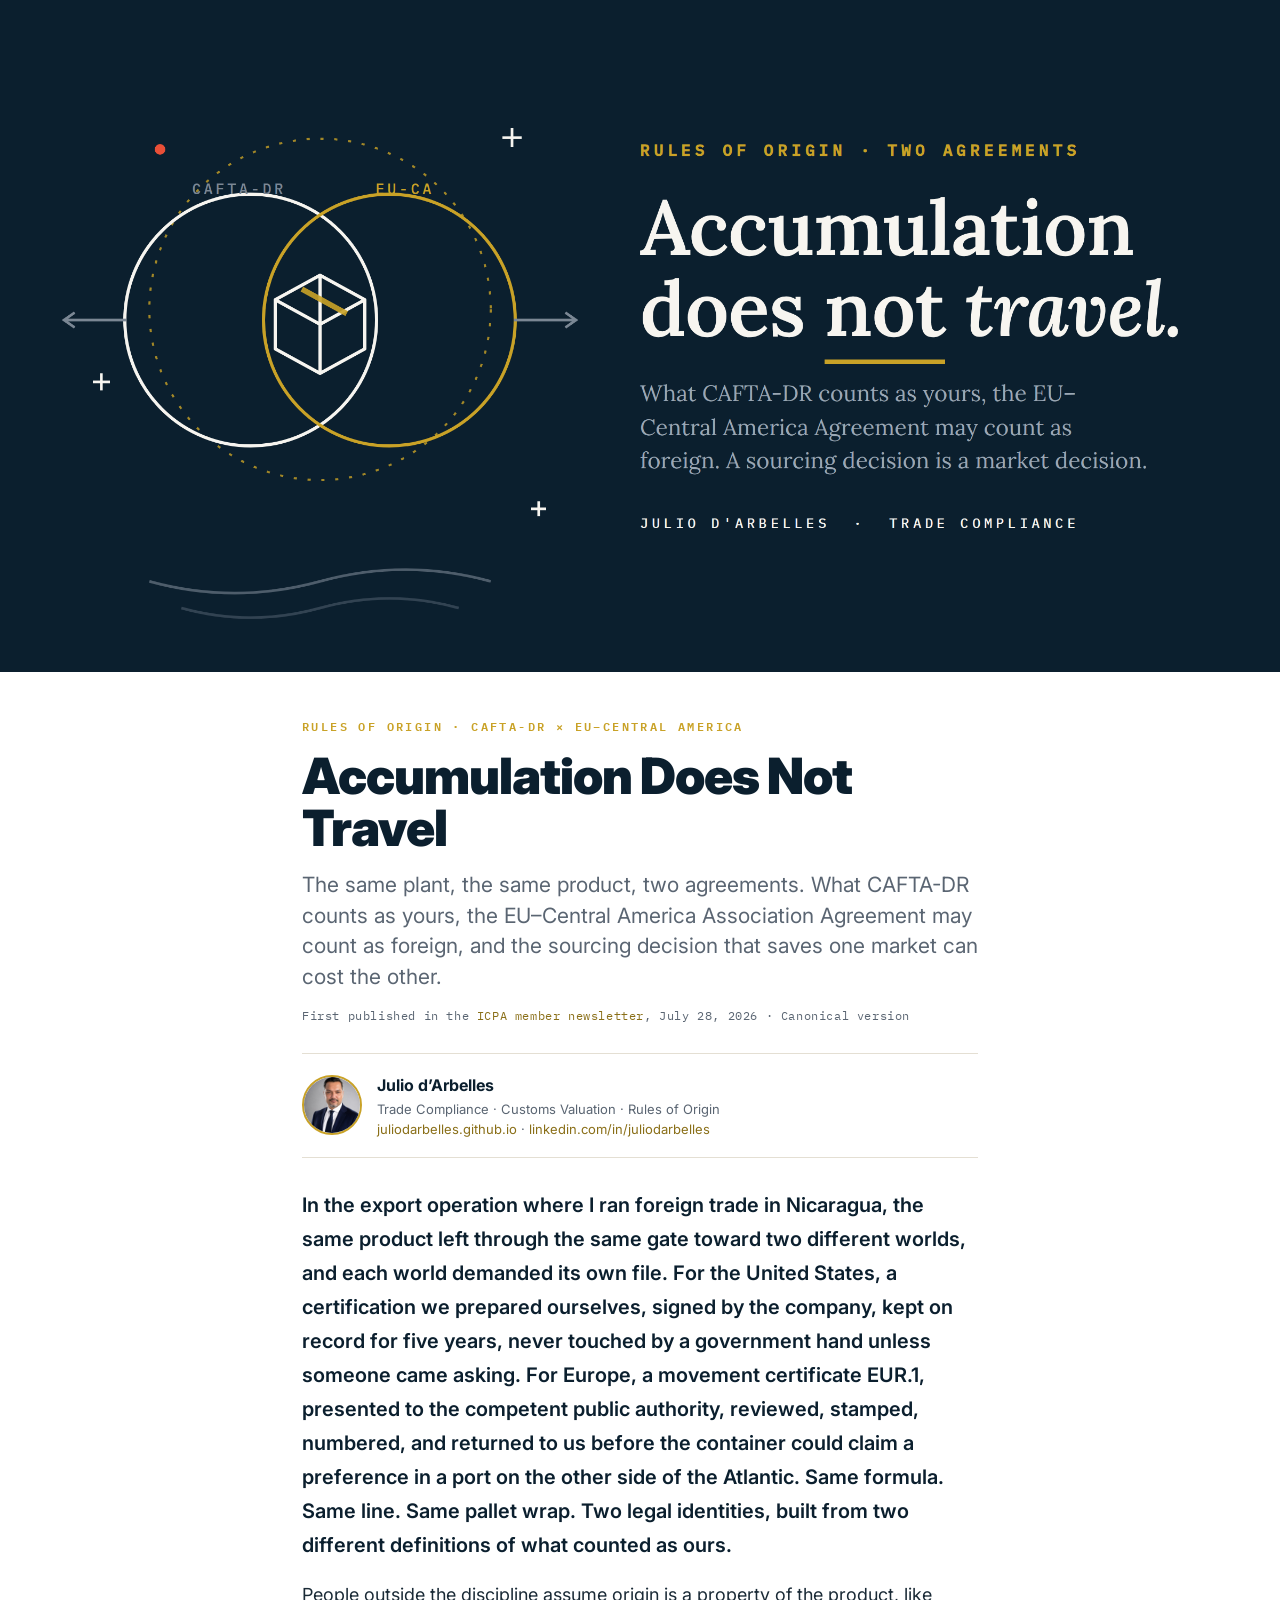
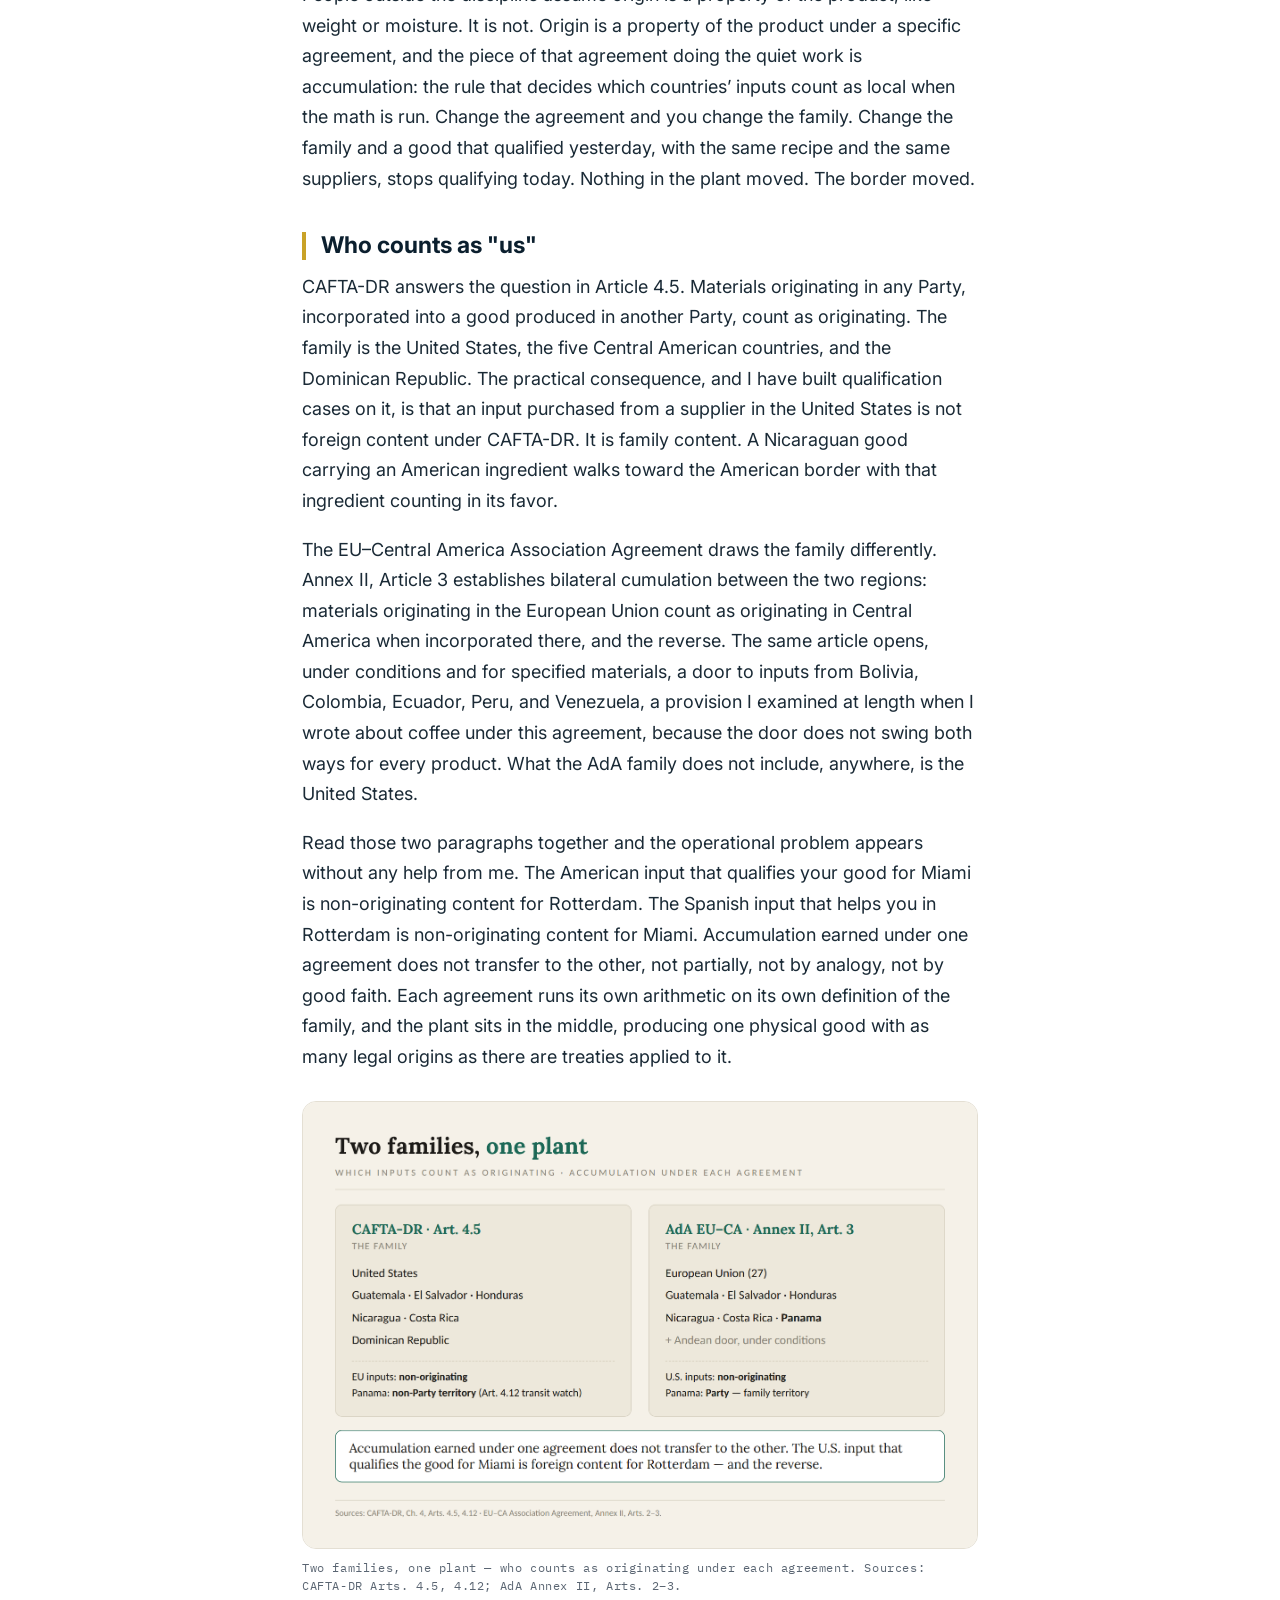
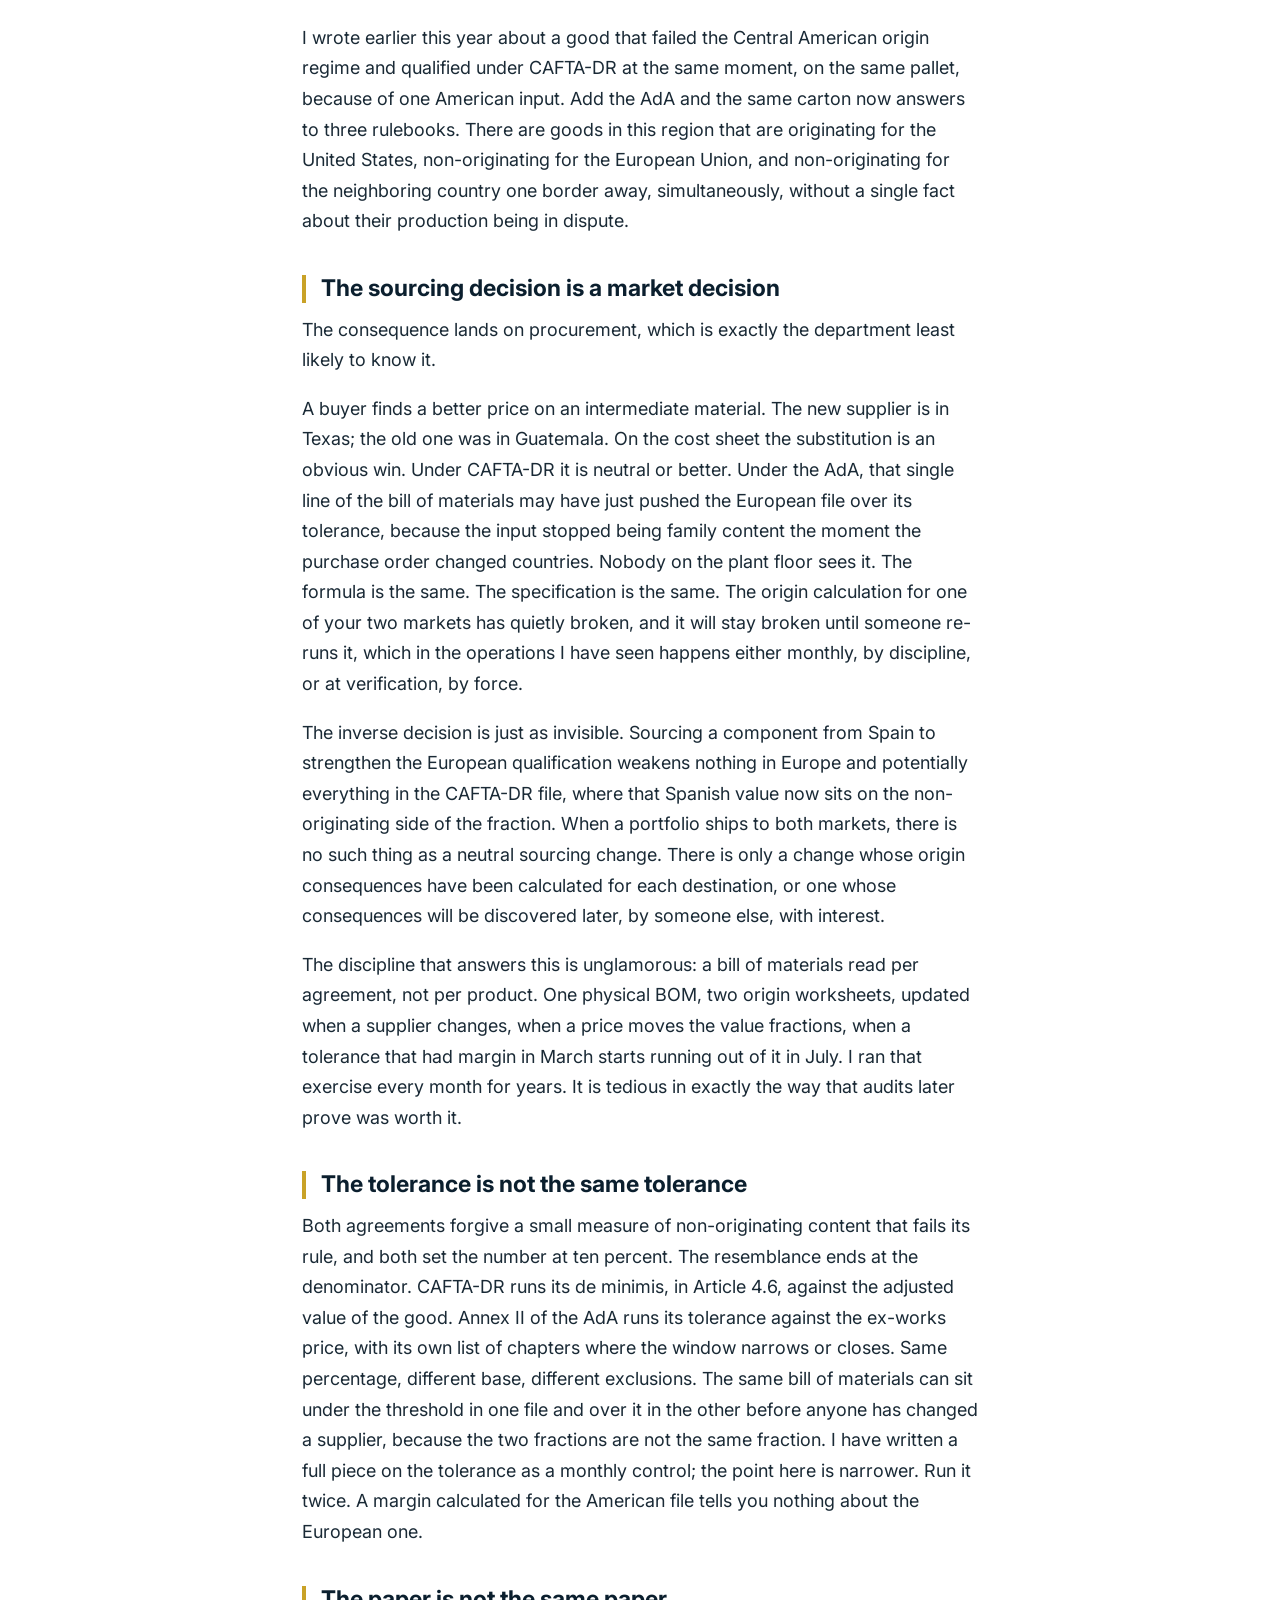
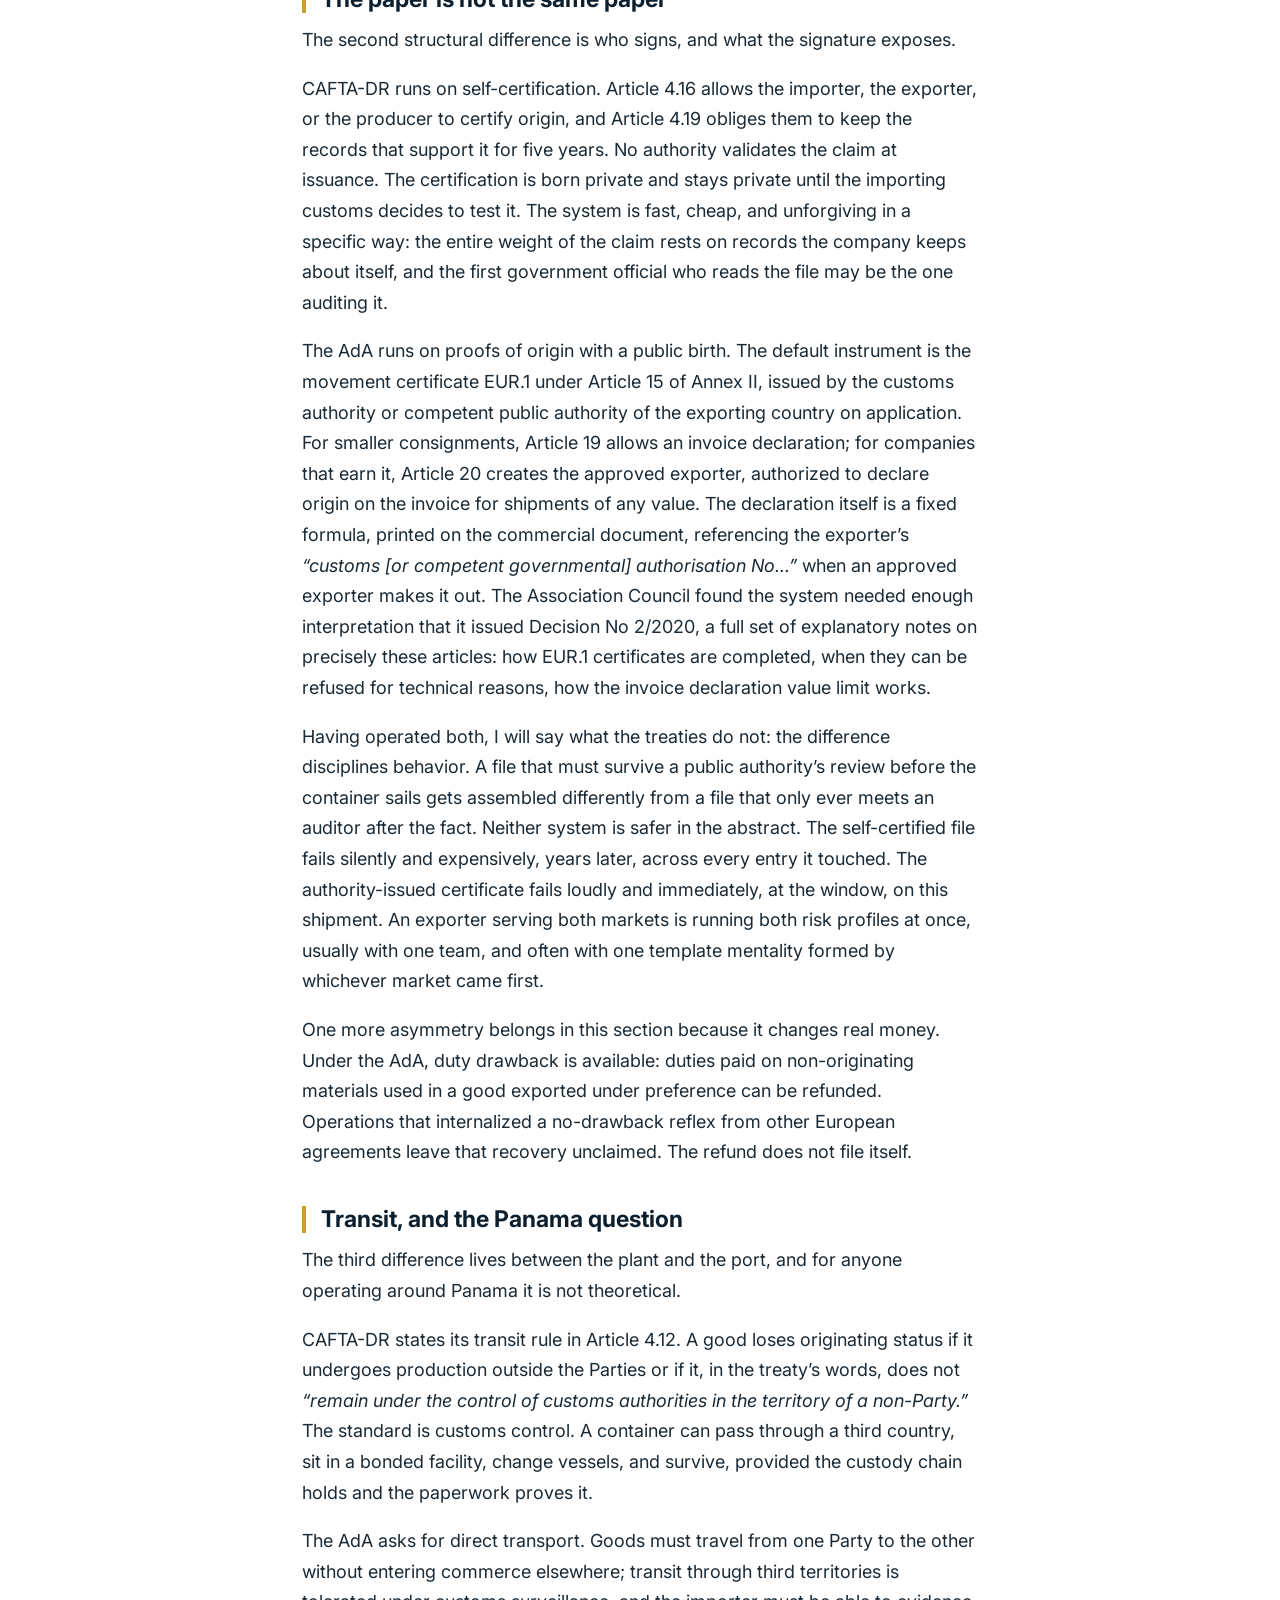
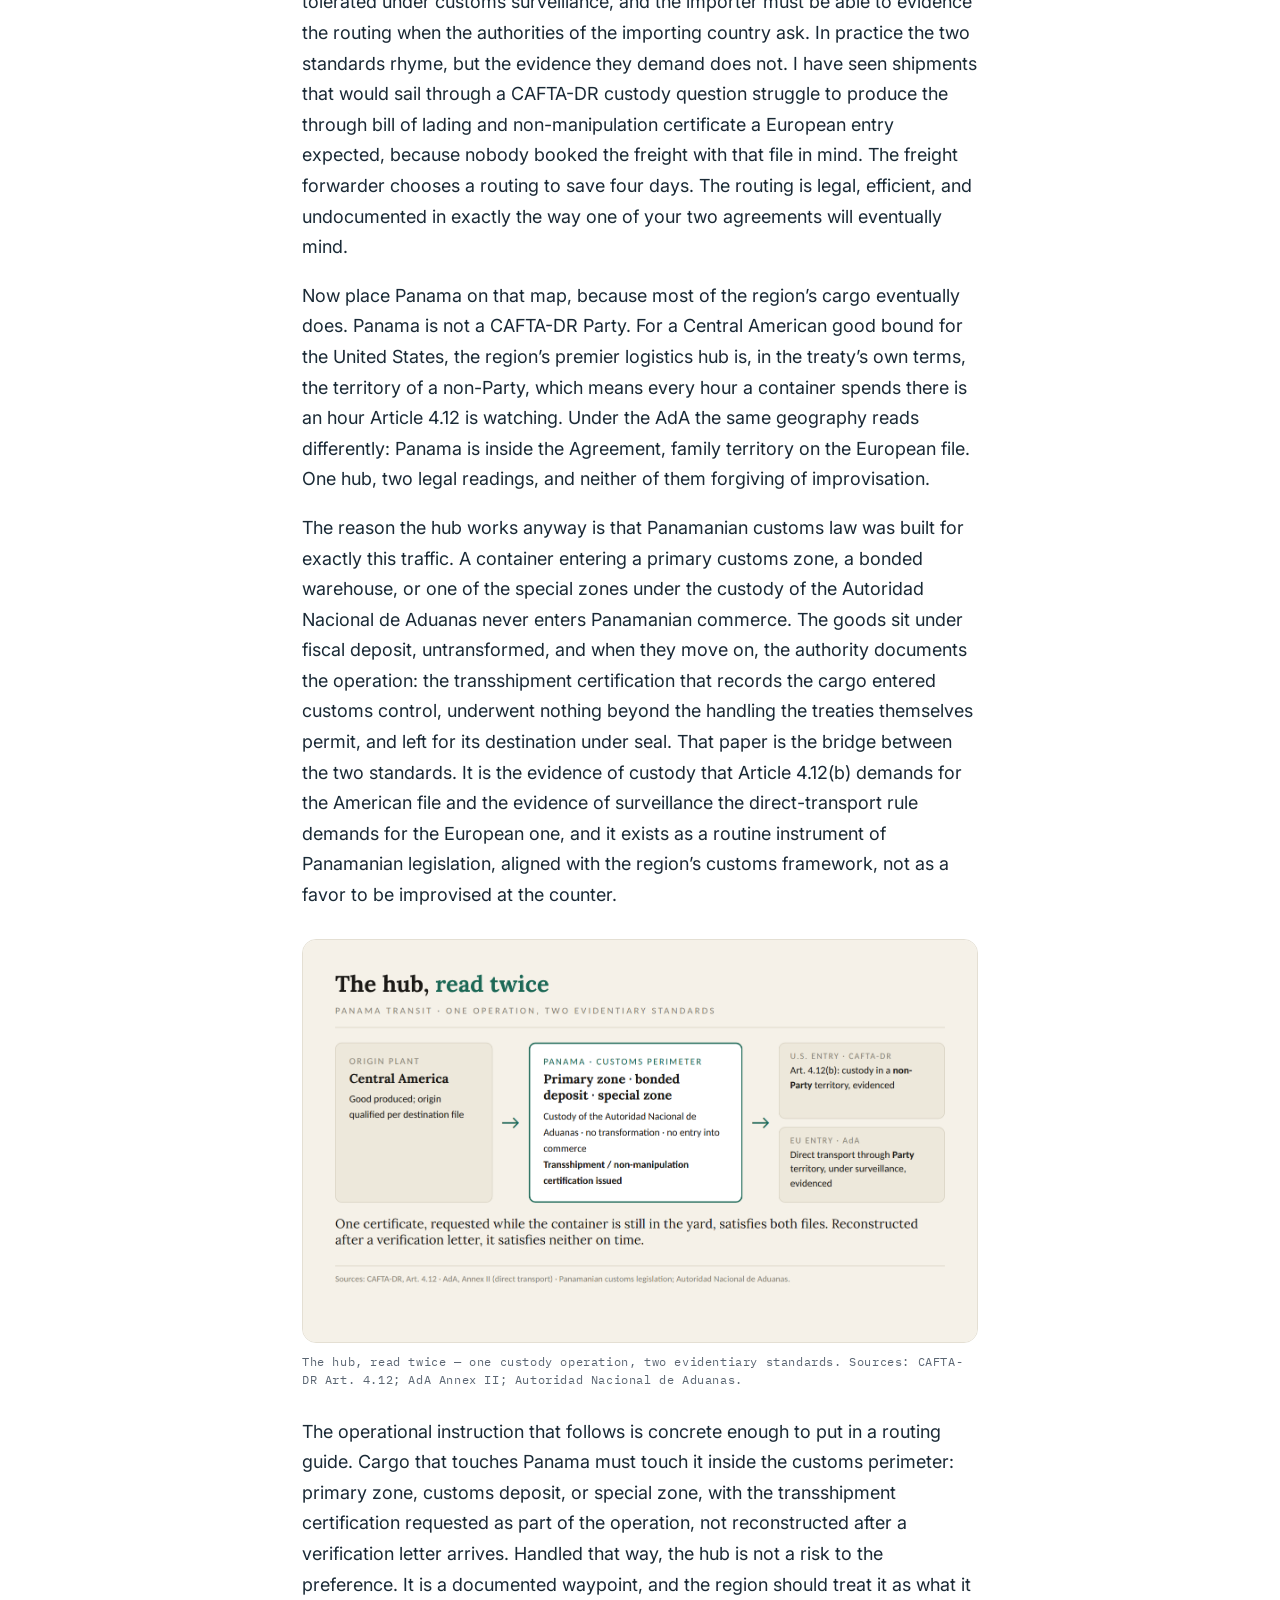
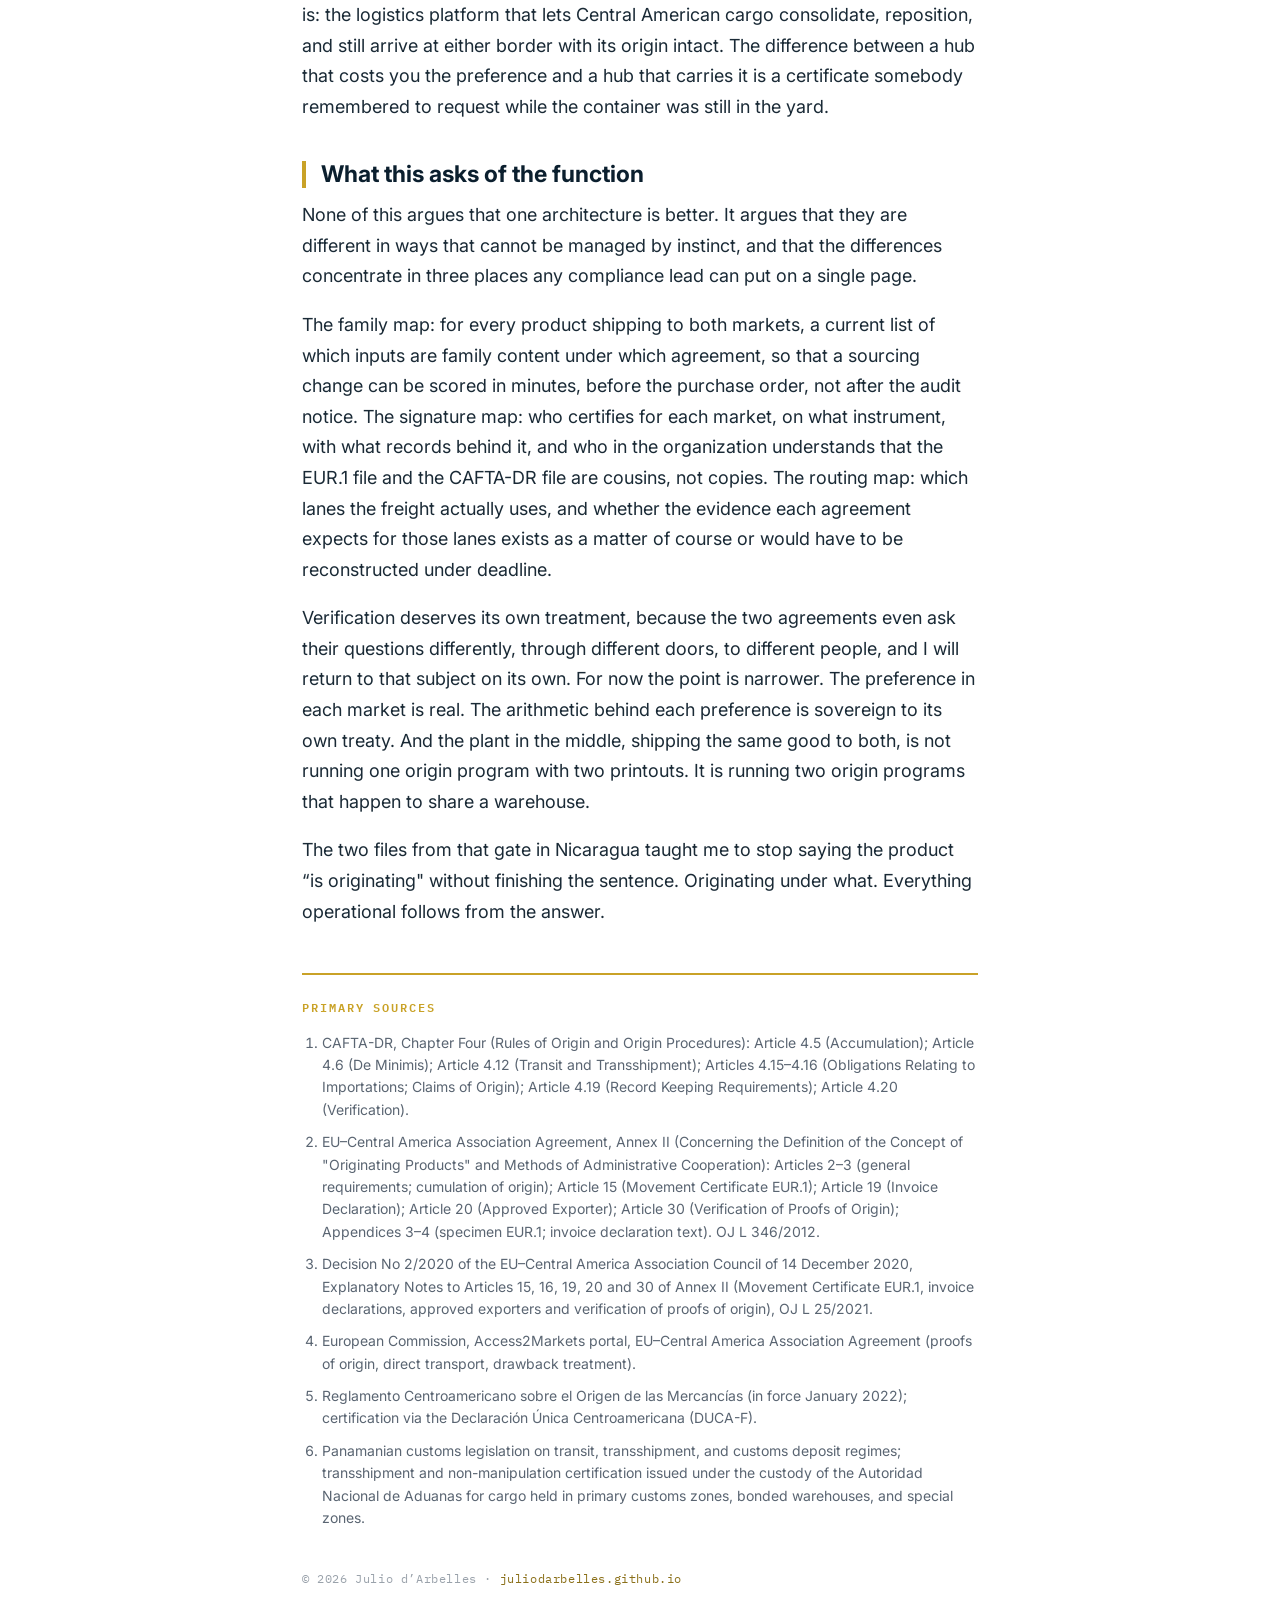
==== accumulation-does-not-travel.html @ ae904471 "Add files via upload" ====
<!doctype html>
<html lang="en">
<head>
<meta charset="utf-8">
<meta name="viewport" content="width=device-width, initial-scale=1">
<title>Accumulation Does Not Travel — Julio d'Arbelles</title>
<meta name="description" content="The same plant, the same product, two agreements. What CAFTA-DR counts as yours, the EU–Central America Association Agreement may count as foreign, and the sourcing decision that saves one market can cost the other.">
<link rel="canonical" href="https://juliodarbelles.github.io/accumulation-does-not-travel.html">
<meta property="og:title" content="Accumulation Does Not Travel">
<meta property="og:description" content="The same plant, the same product, two agreements. What CAFTA-DR counts as yours, the EU–Central America Association Agreement may count as foreign, and the sourcing decision that saves one market can cost the other.">
<meta property="og:image" content="accumulation-cover.png">
<meta property="og:type" content="article">
<link rel="preconnect" href="https://fonts.googleapis.com">
<link rel="preconnect" href="https://fonts.gstatic.com" crossorigin>
<link href="https://fonts.googleapis.com/css2?family=Inter:wght@400;600;700;900&family=IBM+Plex+Mono:wght@500;600&display=swap" rel="stylesheet">
<style>
:root{--navy:#0B1F2E;--gold:#C9A227;--goldd:#8a6f18;--slate:#5A6572;--hair:#E4DFD3;--ink:#1A2A36;--cream:#F7F5F0;}
*{margin:0;padding:0;box-sizing:border-box;}
body{font-family:'Inter',system-ui,sans-serif;color:var(--ink);background:#fff;line-height:1.7;-webkit-font-smoothing:antialiased;}
a{color:var(--goldd);}
.hero{width:100%;display:block;}
.hero img{width:100%;height:auto;display:block;}
.wrap{max-width:720px;margin:0 auto;padding:0 22px 80px;}
.eyebrow{font-family:'IBM Plex Mono',monospace;font-weight:600;letter-spacing:.2em;text-transform:uppercase;font-size:12px;color:var(--gold);margin-top:44px;}
h1{font-weight:900;font-size:clamp(32px,6vw,50px);line-height:1.04;letter-spacing:-.02em;color:var(--navy);margin:14px 0 0;}
.deck{font-size:clamp(17px,2.6vw,21px);line-height:1.45;color:var(--slate);margin-top:16px;}
.pub{font-family:'IBM Plex Mono',monospace;font-size:12px;letter-spacing:.05em;color:var(--slate);margin-top:14px;}
.pub a{text-decoration:none;}
.author{display:flex;align-items:center;gap:15px;margin:26px 0 6px;padding:18px 0;border-top:1px solid var(--hair);border-bottom:1px solid var(--hair);}
.author img{width:60px;height:60px;border-radius:50%;object-fit:cover;border:2px solid var(--gold);flex:0 0 60px;}
.author .name{font-weight:700;font-size:16px;color:var(--navy);}
.author .meta{font-size:13px;color:var(--slate);line-height:1.55;}
.author .meta a{text-decoration:none;}
article{font-size:18px;}
article p{margin:0 0 18px;}
article p.lead{font-size:20px;font-weight:600;color:var(--navy);margin-top:30px;}
h2{font-weight:700;font-size:23px;color:var(--navy);margin:38px 0 12px;padding-left:15px;border-left:4px solid var(--gold);line-height:1.2;}
.stat{margin:26px 0;padding:26px 28px;background:var(--cream);border:1px solid var(--hair);border-radius:14px;}
.stat b{display:block;font-weight:900;font-size:60px;line-height:1;color:var(--navy);letter-spacing:-.03em;}
.stat span{display:block;font-family:'IBM Plex Mono',monospace;font-size:12px;letter-spacing:.06em;color:var(--slate);margin-top:12px;text-transform:uppercase;line-height:1.4;}
.sources{margin-top:46px;padding-top:22px;border-top:2px solid var(--gold);}
.sources .st{font-family:'IBM Plex Mono',monospace;font-weight:600;letter-spacing:.16em;text-transform:uppercase;font-size:12px;color:var(--gold);margin-bottom:14px;}
.sources ol{padding-left:20px;}
.sources li{font-size:14px;line-height:1.6;color:var(--slate);margin-bottom:10px;}
.foot{margin-top:40px;font-family:'IBM Plex Mono',monospace;font-size:12px;letter-spacing:.05em;color:#9aa2ab;}
.foot a{color:var(--goldd);text-decoration:none;}
.fig{margin:28px 0;}
.fig img{width:100%;height:auto;display:block;border:1px solid var(--hair);border-radius:14px;}
.fig.portrait{max-width:520px;margin-left:auto;margin-right:auto;}
.fig .cap{font-family:'IBM Plex Mono',monospace;font-size:12px;letter-spacing:.05em;color:var(--slate);margin-top:10px;line-height:1.5;}
@media(max-width:560px){article{font-size:17px;} .stat b{font-size:46px;}}
</style>
</head>
<body>
<div class="hero"><img src="accumulation-cover.png" alt="Accumulation does not travel — two family circles intersecting on one carton"></div>
<div class="wrap">
  <div class="eyebrow">Rules of Origin &middot; CAFTA-DR &times; EU&ndash;Central America</div>
  <h1>Accumulation Does Not Travel</h1>
  <div class="deck">The same plant, the same product, two agreements. What CAFTA-DR counts as yours, the EU&ndash;Central America Association Agreement may count as foreign, and the sourcing decision that saves one market can cost the other.</div>
  <div class="pub">First published in the <a href="https://www.icpainc.org/accumulation-does-not-travel/">ICPA member newsletter</a>, July 28, 2026 &middot; Canonical version</div>
  <div class="author">
    <img src="author.jpg" alt="Julio d'Arbelles">
    <div>
      <div class="name">Julio d&rsquo;Arbelles</div>
      <div class="meta">Trade Compliance &middot; Customs Valuation &middot; Rules of Origin<br>
      <a href="https://juliodarbelles.github.io/#practice">juliodarbelles.github.io</a> &middot; <a href="https://www.linkedin.com/in/juliodarbelles">linkedin.com/in/juliodarbelles</a></div>
    </div>
  </div>
  <article>
<p class="lead">In the export operation where I ran foreign trade in Nicaragua, the same product left through the same gate toward two different worlds, and each world demanded its own file. For the United States, a certification we prepared ourselves, signed by the company, kept on record for five years, never touched by a government hand unless someone came asking. For Europe, a movement certificate EUR.1, presented to the competent public authority, reviewed, stamped, numbered, and returned to us before the container could claim a preference in a port on the other side of the Atlantic. Same formula. Same line. Same pallet wrap. Two legal identities, built from two different definitions of what counted as ours.</p>
<p>People outside the discipline assume origin is a property of the product, like weight or moisture. It is not. Origin is a property of the product under a specific agreement, and the piece of that agreement doing the quiet work is accumulation: the rule that decides which countries&rsquo; inputs count as local when the math is run. Change the agreement and you change the family. Change the family and a good that qualified yesterday, with the same recipe and the same suppliers, stops qualifying today. Nothing in the plant moved. The border moved.</p>
<h2>Who counts as "us"</h2>
<p>CAFTA-DR answers the question in Article 4.5. Materials originating in any Party, incorporated into a good produced in another Party, count as originating. The family is the United States, the five Central American countries, and the Dominican Republic. The practical consequence, and I have built qualification cases on it, is that an input purchased from a supplier in the United States is not foreign content under CAFTA-DR. It is family content. A Nicaraguan good carrying an American ingredient walks toward the American border with that ingredient counting in its favor.</p>
<p>The EU&ndash;Central America Association Agreement draws the family differently. Annex II, Article 3 establishes bilateral cumulation between the two regions: materials originating in the European Union count as originating in Central America when incorporated there, and the reverse. The same article opens, under conditions and for specified materials, a door to inputs from Bolivia, Colombia, Ecuador, Peru, and Venezuela, a provision I examined at length when I wrote about coffee under this agreement, because the door does not swing both ways for every product. What the AdA family does not include, anywhere, is the United States.</p>
<p>Read those two paragraphs together and the operational problem appears without any help from me. The American input that qualifies your good for Miami is non-originating content for Rotterdam. The Spanish input that helps you in Rotterdam is non-originating content for Miami. Accumulation earned under one agreement does not transfer to the other, not partially, not by analogy, not by good faith. Each agreement runs its own arithmetic on its own definition of the family, and the plant sits in the middle, producing one physical good with as many legal origins as there are treaties applied to it.</p>
<div class="fig"><img src="fig-acc-families.png" alt="Two families, one plant: the accumulation membership of CAFTA-DR versus the EU–Central America Association Agreement" loading="lazy"><div class="cap">Two families, one plant &mdash; who counts as originating under each agreement. Sources: CAFTA-DR Arts. 4.5, 4.12; AdA Annex II, Arts. 2&ndash;3.</div></div>

<p>I wrote earlier this year about a good that failed the Central American origin regime and qualified under CAFTA-DR at the same moment, on the same pallet, because of one American input. Add the AdA and the same carton now answers to three rulebooks. There are goods in this region that are originating for the United States, non-originating for the European Union, and non-originating for the neighboring country one border away, simultaneously, without a single fact about their production being in dispute.</p>
<h2>The sourcing decision is a market decision</h2>
<p>The consequence lands on procurement, which is exactly the department least likely to know it.</p>
<p>A buyer finds a better price on an intermediate material. The new supplier is in Texas; the old one was in Guatemala. On the cost sheet the substitution is an obvious win. Under CAFTA-DR it is neutral or better. Under the AdA, that single line of the bill of materials may have just pushed the European file over its tolerance, because the input stopped being family content the moment the purchase order changed countries. Nobody on the plant floor sees it. The formula is the same. The specification is the same. The origin calculation for one of your two markets has quietly broken, and it will stay broken until someone re-runs it, which in the operations I have seen happens either monthly, by discipline, or at verification, by force.</p>
<p>The inverse decision is just as invisible. Sourcing a component from Spain to strengthen the European qualification weakens nothing in Europe and potentially everything in the CAFTA-DR file, where that Spanish value now sits on the non-originating side of the fraction. When a portfolio ships to both markets, there is no such thing as a neutral sourcing change. There is only a change whose origin consequences have been calculated for each destination, or one whose consequences will be discovered later, by someone else, with interest.</p>
<p>The discipline that answers this is unglamorous: a bill of materials read per agreement, not per product. One physical BOM, two origin worksheets, updated when a supplier changes, when a price moves the value fractions, when a tolerance that had margin in March starts running out of it in July. I ran that exercise every month for years. It is tedious in exactly the way that audits later prove was worth it.</p>
<h2>The tolerance is not the same tolerance</h2>
<p>Both agreements forgive a small measure of non-originating content that fails its rule, and both set the number at ten percent. The resemblance ends at the denominator. CAFTA-DR runs its de minimis, in Article 4.6, against the adjusted value of the good. Annex II of the AdA runs its tolerance against the ex-works price, with its own list of chapters where the window narrows or closes. Same percentage, different base, different exclusions. The same bill of materials can sit under the threshold in one file and over it in the other before anyone has changed a supplier, because the two fractions are not the same fraction. I have written a full piece on the tolerance as a monthly control; the point here is narrower. Run it twice. A margin calculated for the American file tells you nothing about the European one.</p>
<h2>The paper is not the same paper</h2>
<p>The second structural difference is who signs, and what the signature exposes.</p>
<p>CAFTA-DR runs on self-certification. Article 4.16 allows the importer, the exporter, or the producer to certify origin, and Article 4.19 obliges them to keep the records that support it for five years. No authority validates the claim at issuance. The certification is born private and stays private until the importing customs decides to test it. The system is fast, cheap, and unforgiving in a specific way: the entire weight of the claim rests on records the company keeps about itself, and the first government official who reads the file may be the one auditing it.</p>
<p>The AdA runs on proofs of origin with a public birth. The default instrument is the movement certificate EUR.1 under Article 15 of Annex II, issued by the customs authority or competent public authority of the exporting country on application. For smaller consignments, Article 19 allows an invoice declaration; for companies that earn it, Article 20 creates the approved exporter, authorized to declare origin on the invoice for shipments of any value. The declaration itself is a fixed formula, printed on the commercial document, referencing the exporter&rsquo;s <em>&ldquo;customs [or competent governmental] authorisation No...&rdquo;</em> when an approved exporter makes it out. The Association Council found the system needed enough interpretation that it issued Decision No 2/2020, a full set of explanatory notes on precisely these articles: how EUR.1 certificates are completed, when they can be refused for technical reasons, how the invoice declaration value limit works.</p>
<p>Having operated both, I will say what the treaties do not: the difference disciplines behavior. A file that must survive a public authority&rsquo;s review before the container sails gets assembled differently from a file that only ever meets an auditor after the fact. Neither system is safer in the abstract. The self-certified file fails silently and expensively, years later, across every entry it touched. The authority-issued certificate fails loudly and immediately, at the window, on this shipment. An exporter serving both markets is running both risk profiles at once, usually with one team, and often with one template mentality formed by whichever market came first.</p>
<p>One more asymmetry belongs in this section because it changes real money. Under the AdA, duty drawback is available: duties paid on non-originating materials used in a good exported under preference can be refunded. Operations that internalized a no-drawback reflex from other European agreements leave that recovery unclaimed. The refund does not file itself.</p>
<h2>Transit, and the Panama question</h2>
<p>The third difference lives between the plant and the port, and for anyone operating around Panama it is not theoretical.</p>
<p>CAFTA-DR states its transit rule in Article 4.12. A good loses originating status if it undergoes production outside the Parties or if it, in the treaty&rsquo;s words, does not <em>&ldquo;remain under the control of customs authorities in the territory of a non-Party.&rdquo;</em> The standard is customs control. A container can pass through a third country, sit in a bonded facility, change vessels, and survive, provided the custody chain holds and the paperwork proves it.</p>
<p>The AdA asks for direct transport. Goods must travel from one Party to the other without entering commerce elsewhere; transit through third territories is tolerated under customs surveillance, and the importer must be able to evidence the routing when the authorities of the importing country ask. In practice the two standards rhyme, but the evidence they demand does not. I have seen shipments that would sail through a CAFTA-DR custody question struggle to produce the through bill of lading and non-manipulation certificate a European entry expected, because nobody booked the freight with that file in mind. The freight forwarder chooses a routing to save four days. The routing is legal, efficient, and undocumented in exactly the way one of your two agreements will eventually mind.</p>
<p>Now place Panama on that map, because most of the region&rsquo;s cargo eventually does. Panama is not a CAFTA-DR Party. For a Central American good bound for the United States, the region&rsquo;s premier logistics hub is, in the treaty&rsquo;s own terms, the territory of a non-Party, which means every hour a container spends there is an hour Article 4.12 is watching. Under the AdA the same geography reads differently: Panama is inside the Agreement, family territory on the European file. One hub, two legal readings, and neither of them forgiving of improvisation.</p>
<p>The reason the hub works anyway is that Panamanian customs law was built for exactly this traffic. A container entering a primary customs zone, a bonded warehouse, or one of the special zones under the custody of the Autoridad Nacional de Aduanas never enters Panamanian commerce. The goods sit under fiscal deposit, untransformed, and when they move on, the authority documents the operation: the transshipment certification that records the cargo entered customs control, underwent nothing beyond the handling the treaties themselves permit, and left for its destination under seal. That paper is the bridge between the two standards. It is the evidence of custody that Article 4.12(b) demands for the American file and the evidence of surveillance the direct-transport rule demands for the European one, and it exists as a routine instrument of Panamanian legislation, aligned with the region&rsquo;s customs framework, not as a favor to be improvised at the counter.</p>
<div class="fig"><img src="fig-acc-hub.png" alt="The hub, read twice: Panama transit under customs custody satisfying both the CAFTA-DR and AdA evidentiary standards" loading="lazy"><div class="cap">The hub, read twice &mdash; one custody operation, two evidentiary standards. Sources: CAFTA-DR Art. 4.12; AdA Annex II; Autoridad Nacional de Aduanas.</div></div>

<p>The operational instruction that follows is concrete enough to put in a routing guide. Cargo that touches Panama must touch it inside the customs perimeter: primary zone, customs deposit, or special zone, with the transshipment certification requested as part of the operation, not reconstructed after a verification letter arrives. Handled that way, the hub is not a risk to the preference. It is a documented waypoint, and the region should treat it as what it is: the logistics platform that lets Central American cargo consolidate, reposition, and still arrive at either border with its origin intact. The difference between a hub that costs you the preference and a hub that carries it is a certificate somebody remembered to request while the container was still in the yard.</p>
<h2>What this asks of the function</h2>
<p>None of this argues that one architecture is better. It argues that they are different in ways that cannot be managed by instinct, and that the differences concentrate in three places any compliance lead can put on a single page.</p>
<p>The family map: for every product shipping to both markets, a current list of which inputs are family content under which agreement, so that a sourcing change can be scored in minutes, before the purchase order, not after the audit notice. The signature map: who certifies for each market, on what instrument, with what records behind it, and who in the organization understands that the EUR.1 file and the CAFTA-DR file are cousins, not copies. The routing map: which lanes the freight actually uses, and whether the evidence each agreement expects for those lanes exists as a matter of course or would have to be reconstructed under deadline.</p>
<p>Verification deserves its own treatment, because the two agreements even ask their questions differently, through different doors, to different people, and I will return to that subject on its own. For now the point is narrower. The preference in each market is real. The arithmetic behind each preference is sovereign to its own treaty. And the plant in the middle, shipping the same good to both, is not running one origin program with two printouts. It is running two origin programs that happen to share a warehouse.</p>
<p>The two files from that gate in Nicaragua taught me to stop saying the product &ldquo;is originating" without finishing the sentence. Originating under what. Everything operational follows from the answer.</p>
  </article>
  <div class="sources">
    <div class="st">Primary sources</div>
    <ol>
<li>CAFTA-DR, Chapter Four (Rules of Origin and Origin Procedures): Article 4.5 (Accumulation); Article 4.6 (De Minimis); Article 4.12 (Transit and Transshipment); Articles 4.15&ndash;4.16 (Obligations Relating to Importations; Claims of Origin); Article 4.19 (Record Keeping Requirements); Article 4.20 (Verification).</li>
<li>EU&ndash;Central America Association Agreement, Annex II (Concerning the Definition of the Concept of "Originating Products" and Methods of Administrative Cooperation): Articles 2&ndash;3 (general requirements; cumulation of origin); Article 15 (Movement Certificate EUR.1); Article 19 (Invoice Declaration); Article 20 (Approved Exporter); Article 30 (Verification of Proofs of Origin); Appendices 3&ndash;4 (specimen EUR.1; invoice declaration text). OJ L 346/2012.</li>
<li>Decision No 2/2020 of the EU&ndash;Central America Association Council of 14 December 2020, Explanatory Notes to Articles 15, 16, 19, 20 and 30 of Annex II (Movement Certificate EUR.1, invoice declarations, approved exporters and verification of proofs of origin), OJ L 25/2021.</li>
<li>European Commission, Access2Markets portal, EU&ndash;Central America Association Agreement (proofs of origin, direct transport, drawback treatment).</li>
<li>Reglamento Centroamericano sobre el Origen de las Mercancías (in force January 2022); certification via the Declaración Única Centroamericana (DUCA-F).</li>
<li>Panamanian customs legislation on transit, transshipment, and customs deposit regimes; transshipment and non-manipulation certification issued under the custody of the Autoridad Nacional de Aduanas for cargo held in primary customs zones, bonded warehouses, and special zones.</li>
    </ol>
  </div>
  <div class="foot">&copy; 2026 Julio d&rsquo;Arbelles &middot; <a href="https://juliodarbelles.github.io/">juliodarbelles.github.io</a></div>
</div>
</body>
</html>
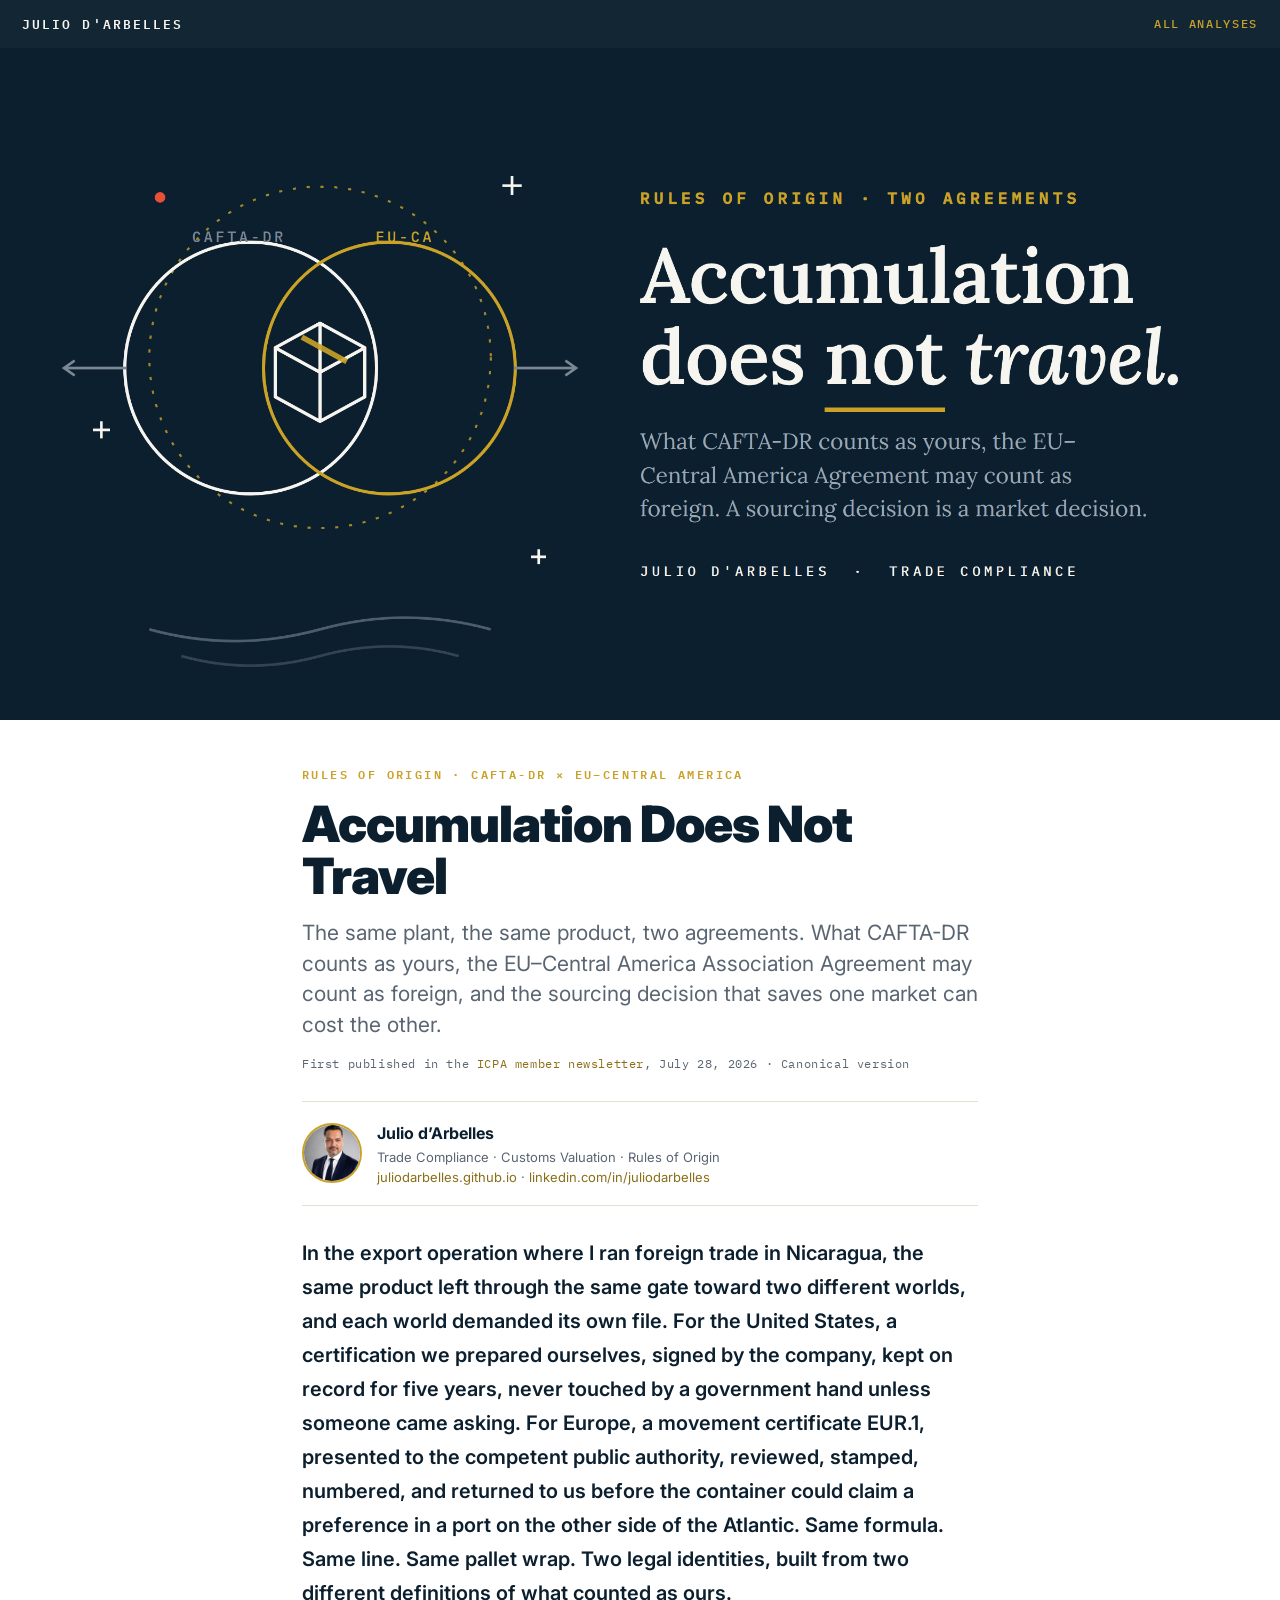
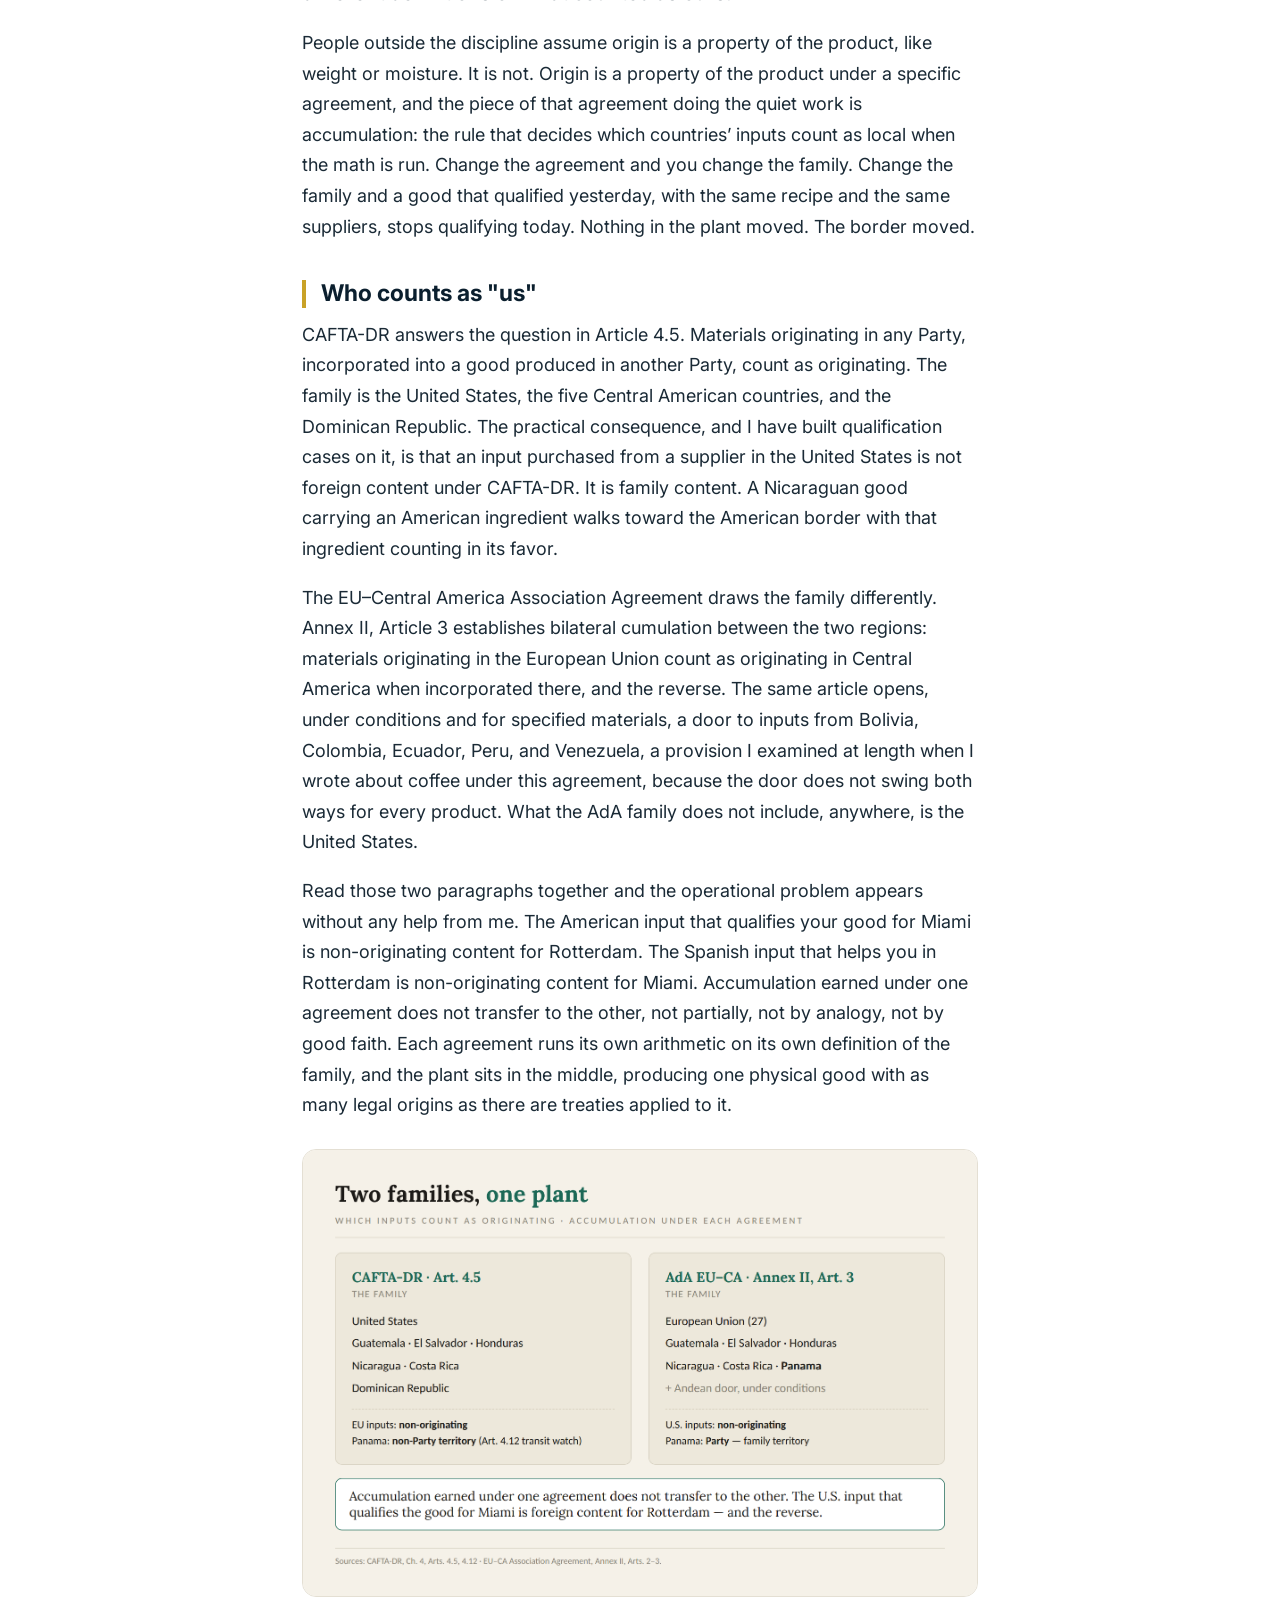
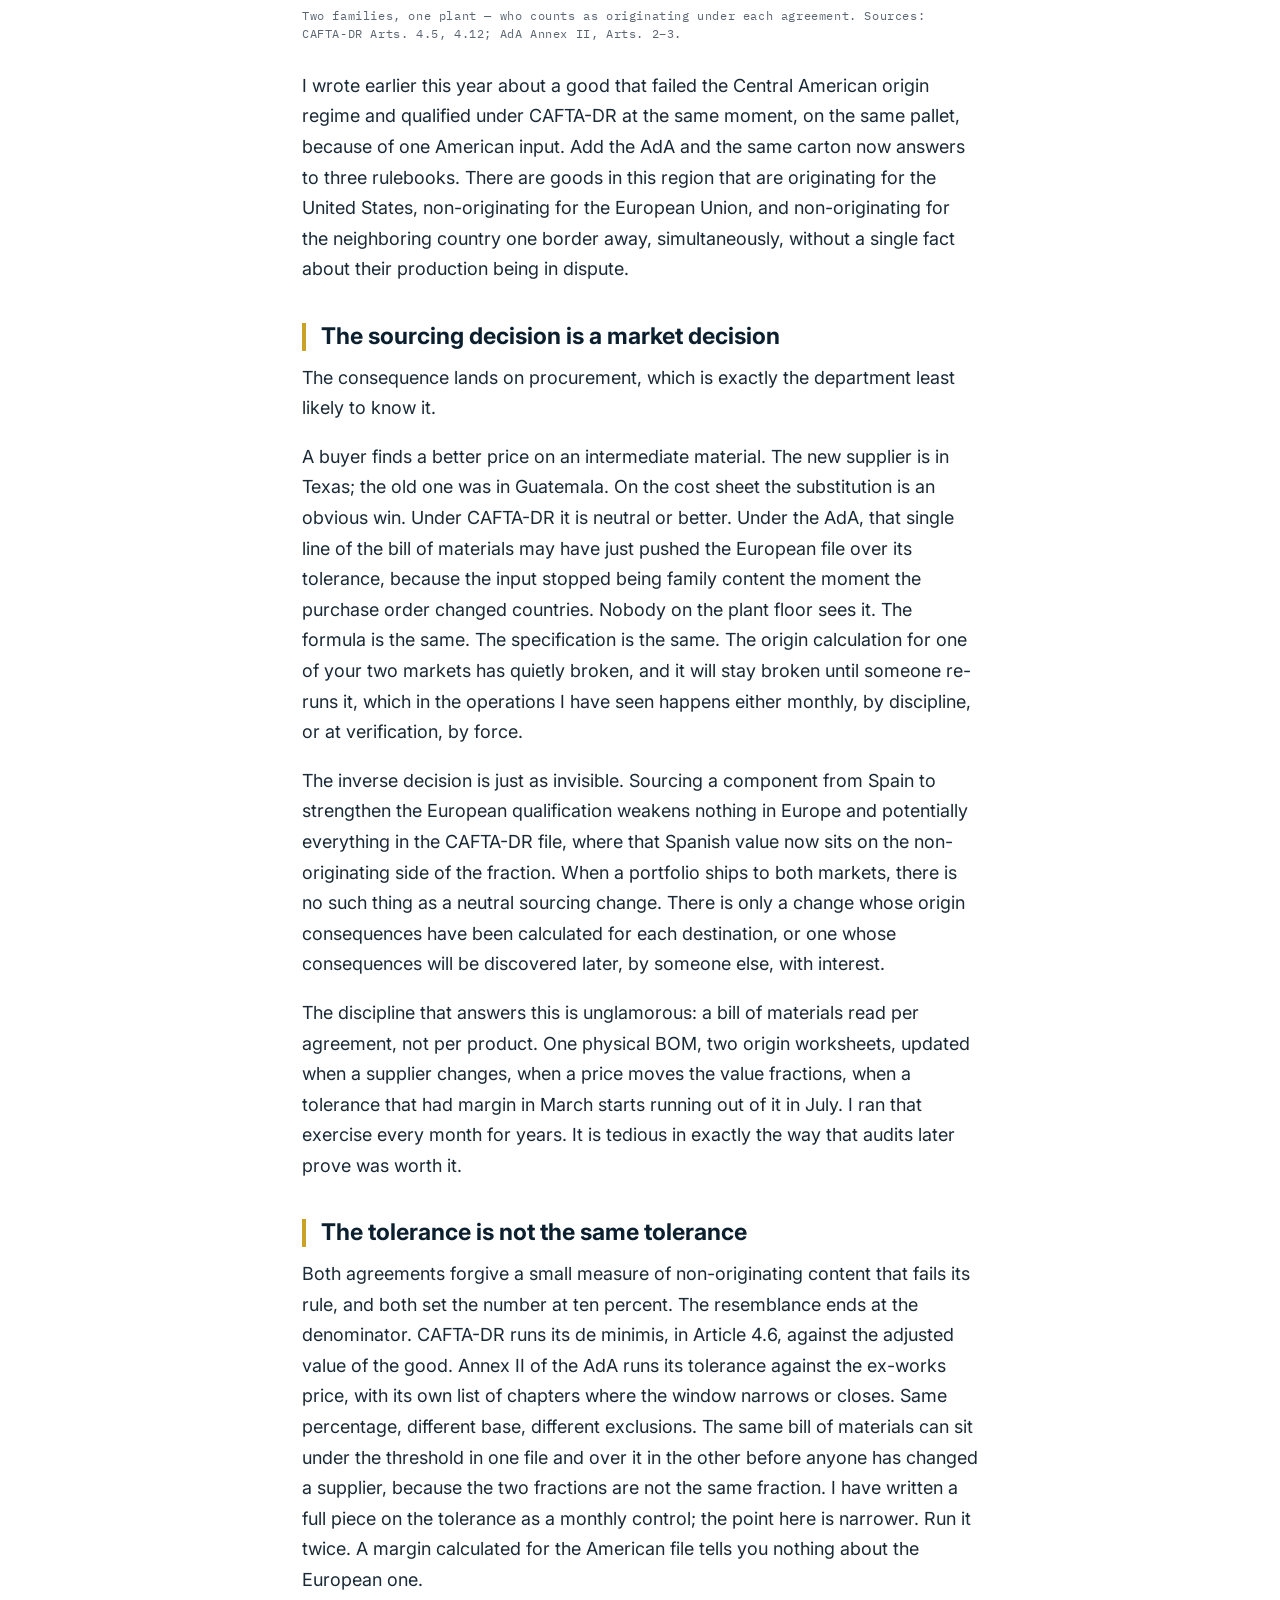
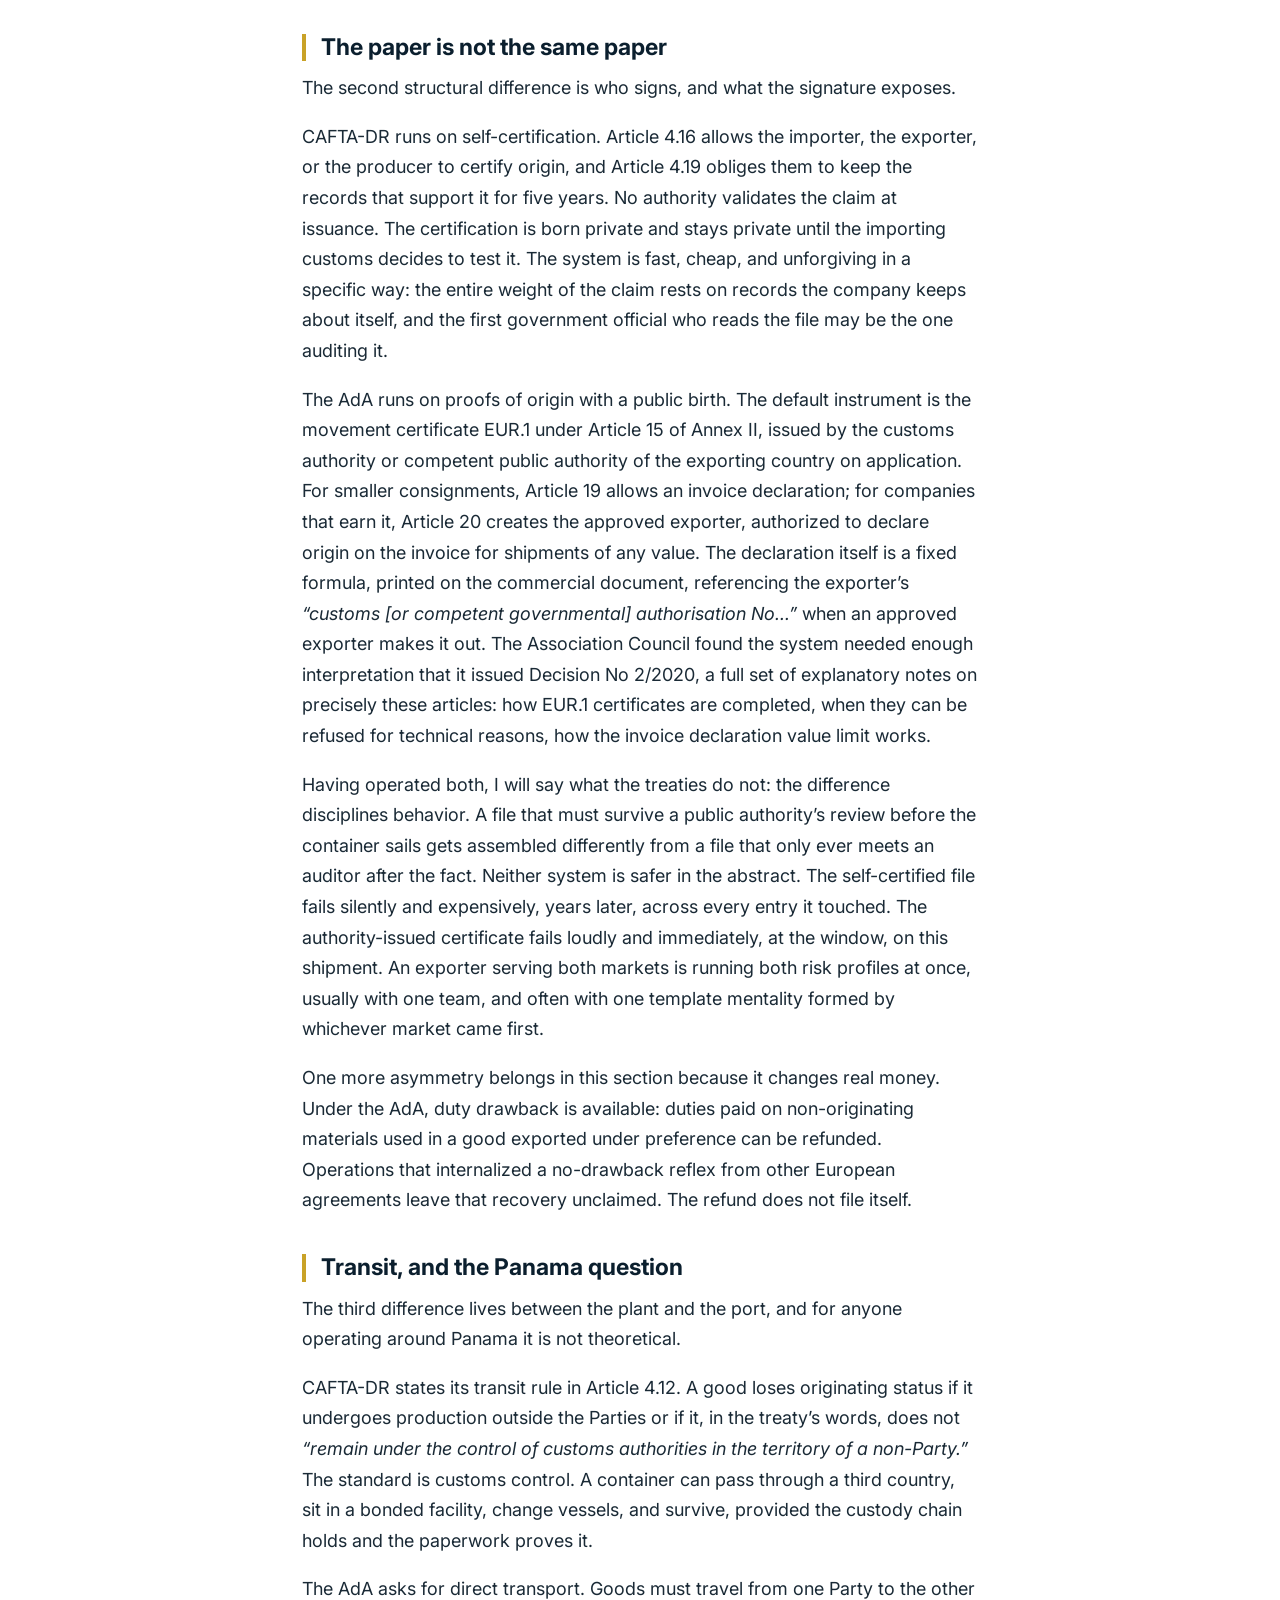
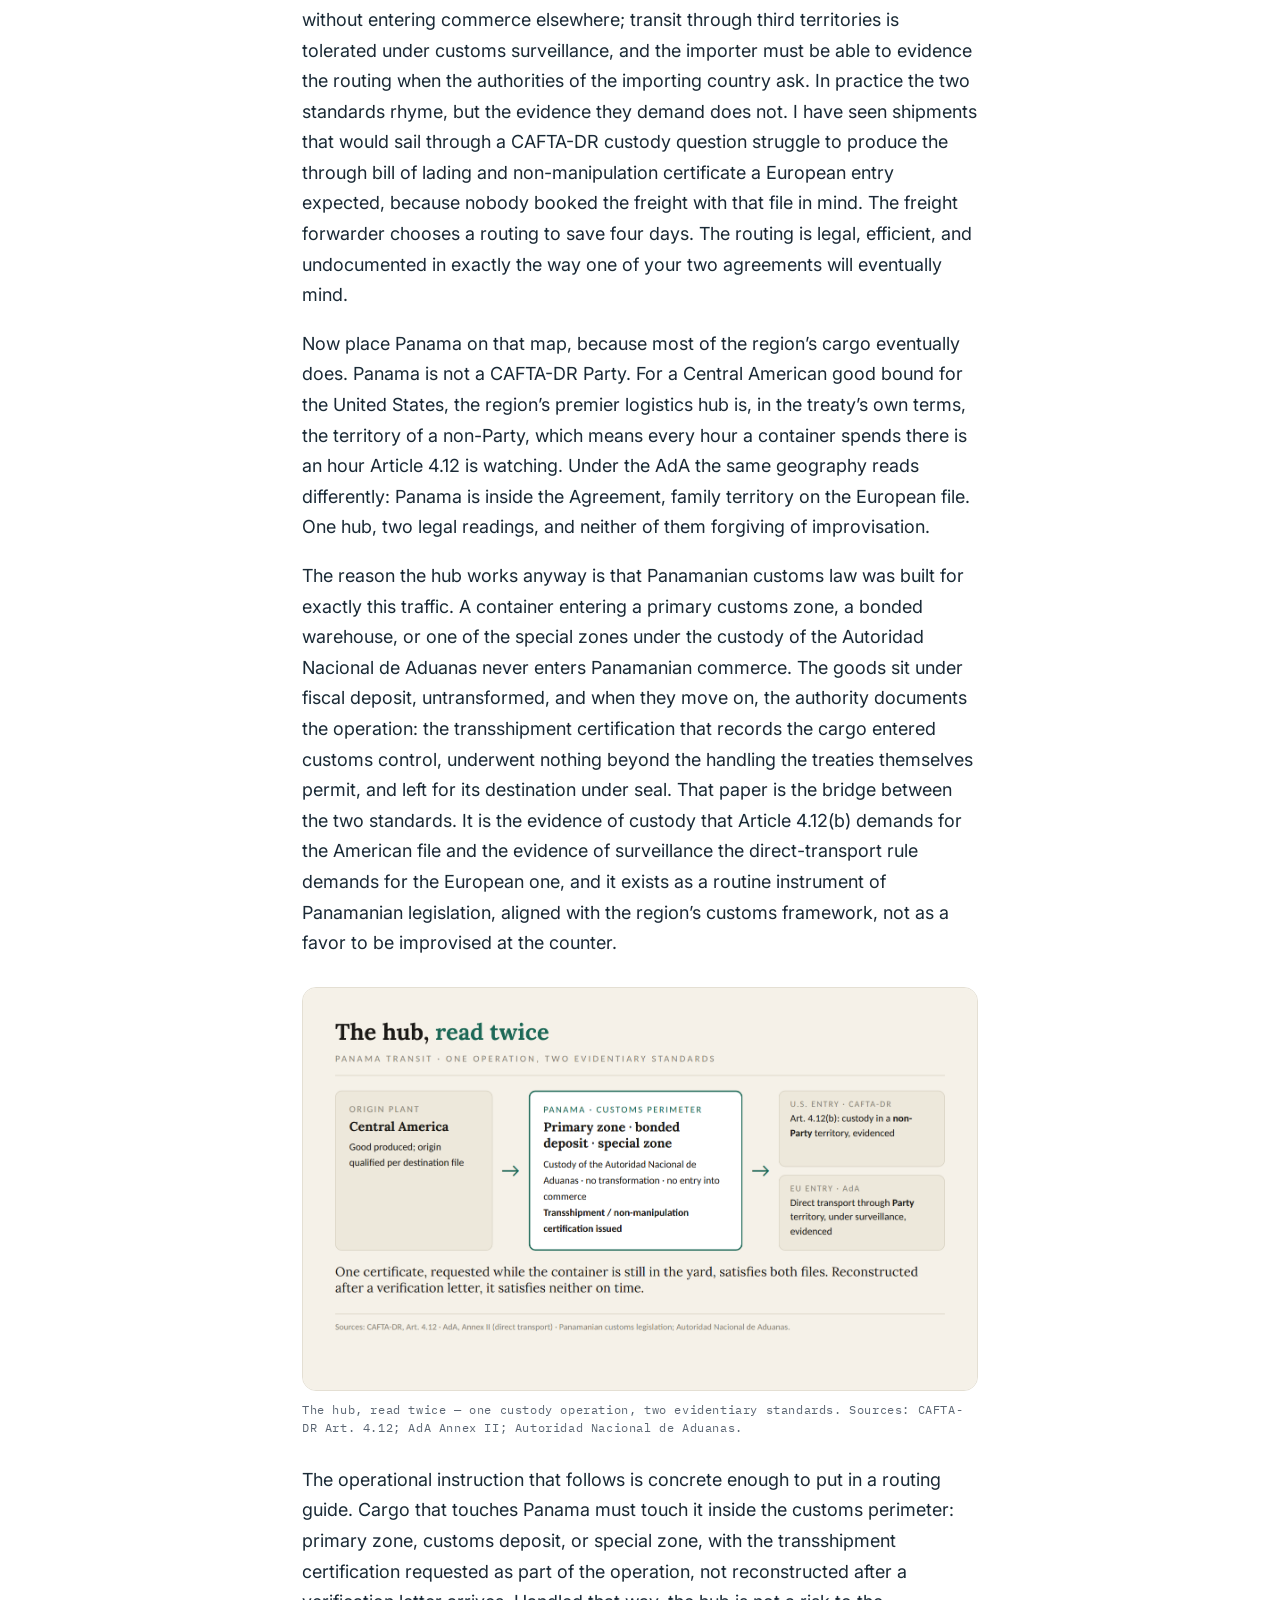
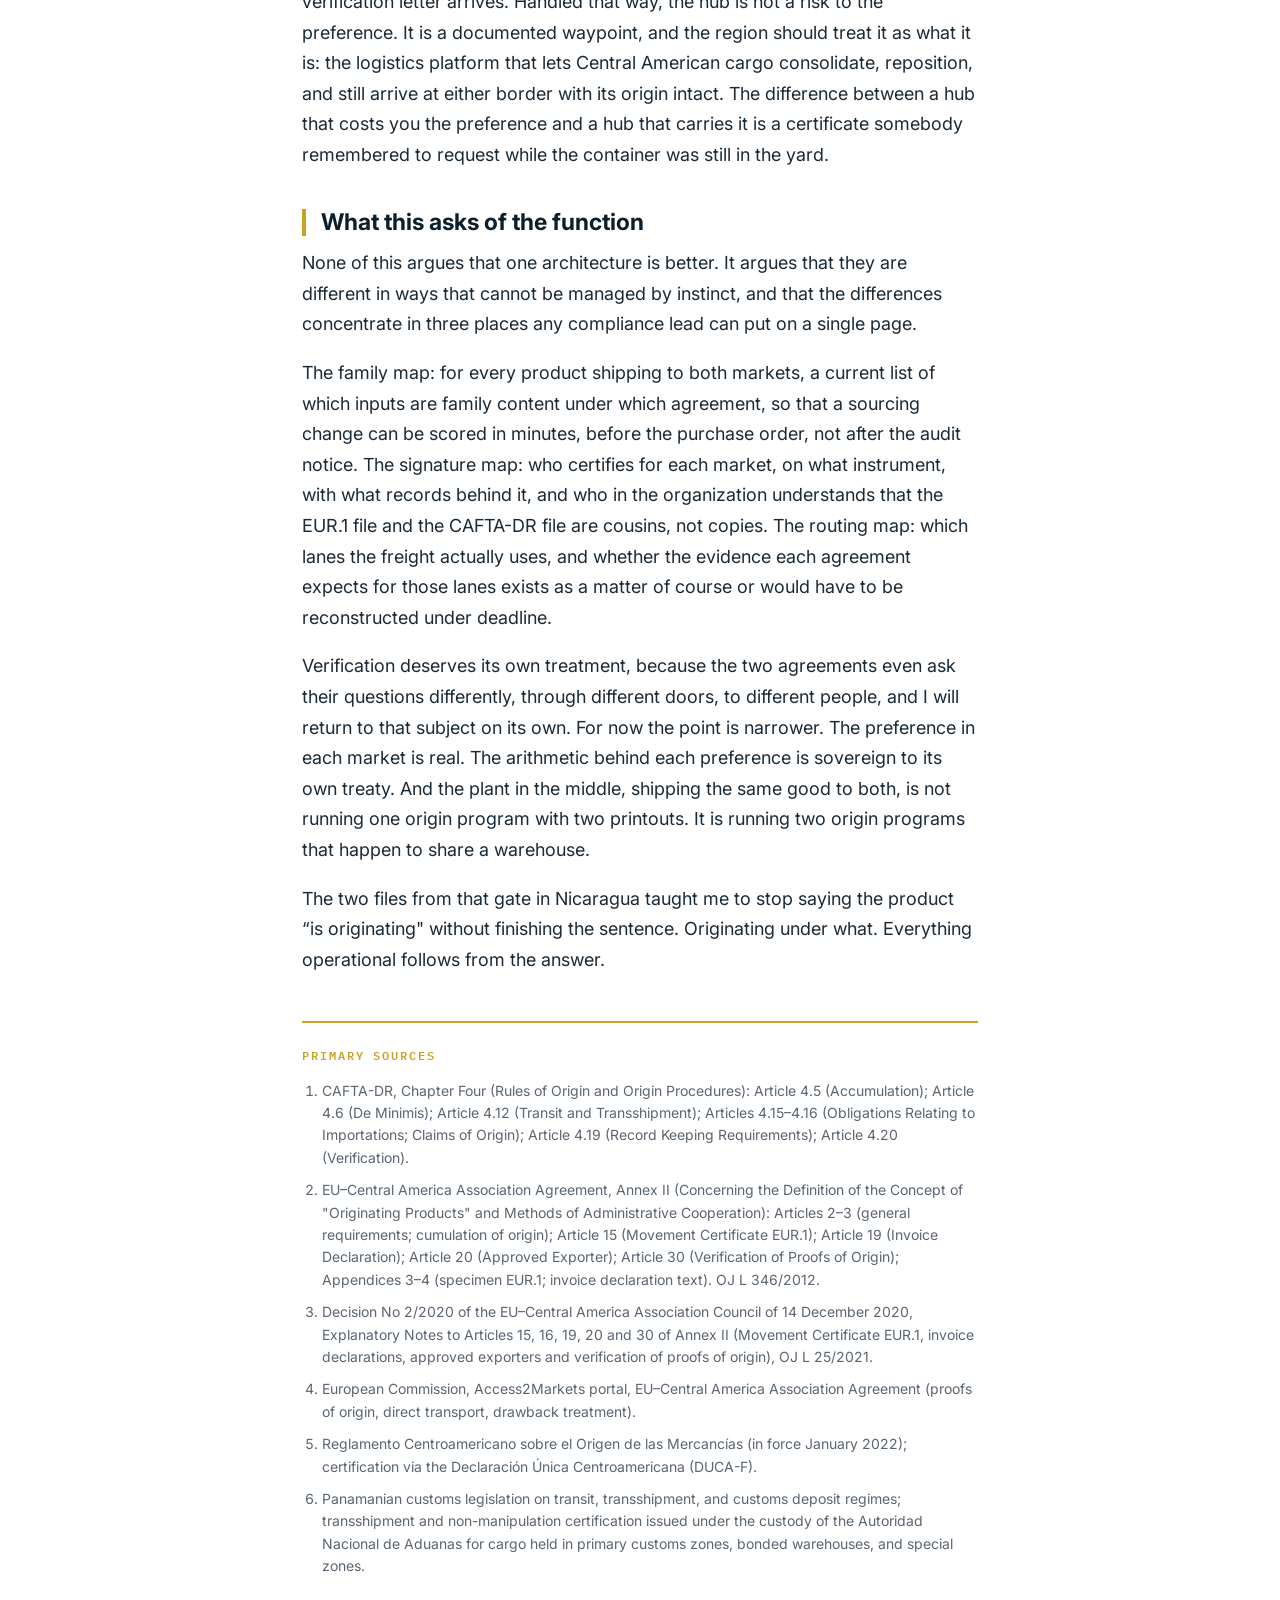
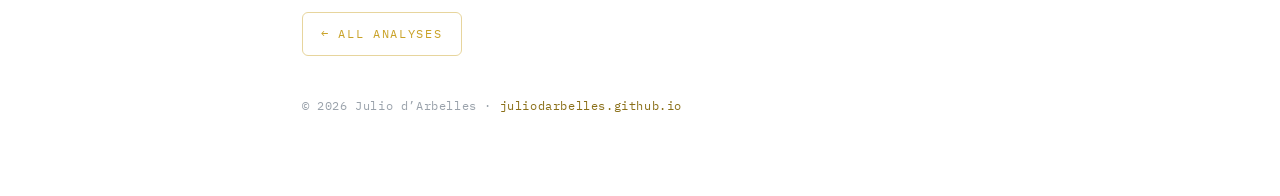
==== commit b70a8fde: "Add files via upload" ====
--- a/accumulation-does-not-travel.html
+++ b/accumulation-does-not-travel.html
@@ -49,9 +49,19 @@
 .fig.portrait{max-width:520px;margin-left:auto;margin-right:auto;}
 .fig .cap{font-family:'IBM Plex Mono',monospace;font-size:12px;letter-spacing:.05em;color:var(--slate);margin-top:10px;line-height:1.5;}
 @media(max-width:560px){article{font-size:17px;} .stat b{font-size:46px;}}
+
+.topbar{position:sticky;top:0;z-index:50;background:rgba(11,31,46,.97);backdrop-filter:saturate(1.2) blur(6px);display:flex;align-items:center;justify-content:space-between;padding:13px 22px;}
+.topbar .brand{font-family:'IBM Plex Mono',monospace;font-weight:600;font-size:13px;letter-spacing:.16em;text-transform:uppercase;color:#F7F5F0;text-decoration:none;}
+.topbar .navlink{font-family:'IBM Plex Mono',monospace;font-weight:500;font-size:12px;letter-spacing:.14em;text-transform:uppercase;color:#C9A227;text-decoration:none;}
+.topbar .navlink:hover{color:#E5BA2C;}
+.backfoot{margin-top:34px;}
+.backfoot a{display:inline-block;font-family:'IBM Plex Mono',monospace;font-size:12px;letter-spacing:.14em;text-transform:uppercase;color:#C9A227;text-decoration:none;border:1px solid rgba(201,162,39,.45);padding:11px 18px;border-radius:6px;}
+.backfoot a:hover{background:rgba(201,162,39,.10);}
+@media(max-width:560px){.topbar .brand{font-size:11px;letter-spacing:.12em;} .topbar .navlink{font-size:11px;}}
 </style>
 </head>
 <body>
+<div class="topbar"><a class="brand" href="index.html">Julio d'Arbelles</a><a class="navlink" href="index.html">All analyses</a></div>
 <div class="hero"><img src="accumulation-cover.png" alt="Accumulation does not travel — two family circles intersecting on one carton"></div>
 <div class="wrap">
   <div class="eyebrow">Rules of Origin &middot; CAFTA-DR &times; EU&ndash;Central America</div>
@@ -115,6 +125,7 @@
 <li>Panamanian customs legislation on transit, transshipment, and customs deposit regimes; transshipment and non-manipulation certification issued under the custody of the Autoridad Nacional de Aduanas for cargo held in primary customs zones, bonded warehouses, and special zones.</li>
     </ol>
   </div>
+  <div class="backfoot"><a href="index.html">← All analyses</a></div>
   <div class="foot">&copy; 2026 Julio d&rsquo;Arbelles &middot; <a href="https://juliodarbelles.github.io/">juliodarbelles.github.io</a></div>
 </div>
 </body>
